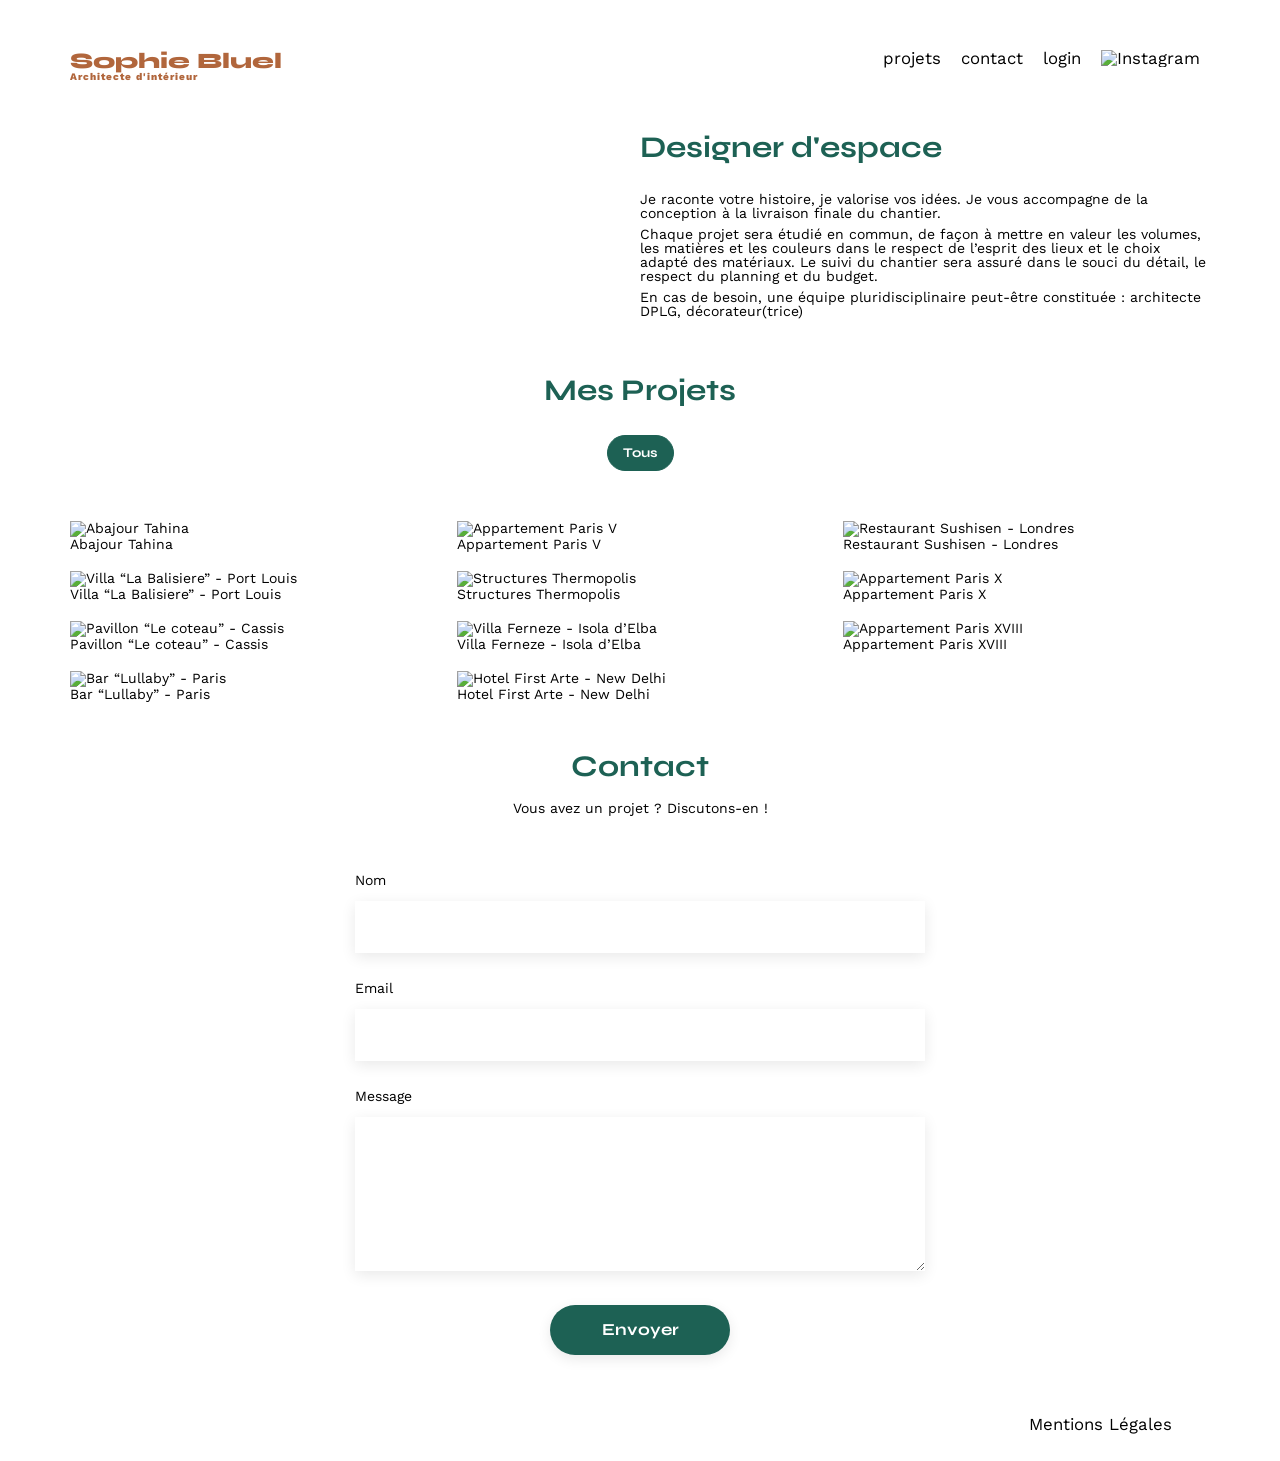
==== FrontEnd/index.html @ 1f5f90df "feat(gallery): affichage dynamique des travaux et filtres par catégorie - récupération des travaux e" ====
<!doctype html>
<html lang="fr">
  <head>
    <meta charset="UTF-8" />
    <title>Sophie Bluel - Architecte d'intérieur</title>
    <meta name="viewport" content="width=device-width, initial-scale=1.0" />
    <link rel="preconnect" href="https://fonts.googleapis.com" />
    <link rel="preconnect" href="https://fonts.gstatic.com" crossorigin />
    <link
      href="https://fonts.googleapis.com/css2?family=Syne:wght@700;800&family=Work+Sans&display=swap"
      rel="stylesheet"
    />
    <meta name="description" content="" />
    <link rel="stylesheet" href="./assets/style.css" />
  </head>
  <body>
    <header>
      <h1>Sophie Bluel <span>Architecte d'intérieur</span></h1>
      <nav>
        <ul>
          <li>projets</li>
          <li>contact</li>
          <li>login</li>
          <li><img src="./assets/icons/instagram.png" alt="Instagram" /></li>
        </ul>
      </nav>
    </header>
    <main>
      <section id="introduction">
        <figure>
          <img src="./assets/images/sophie-bluel.png" alt="" />
        </figure>
        <article>
          <h2>Designer d'espace</h2>
          <p>
            Je raconte votre histoire, je valorise vos idées. Je vous accompagne de la conception à
            la livraison finale du chantier.
          </p>
          <p>
            Chaque projet sera étudié en commun, de façon à mettre en valeur les volumes, les
            matières et les couleurs dans le respect de l’esprit des lieux et le choix adapté des
            matériaux. Le suivi du chantier sera assuré dans le souci du détail, le respect du
            planning et du budget.
          </p>
          <p>
            En cas de besoin, une équipe pluridisciplinaire peut-être constituée : architecte DPLG,
            décorateur(trice)
          </p>
        </article>
      </section>
      <section id="portfolio">
        <h2>Mes Projets</h2>
        <div class="categories">
          <button data-category="all" class="active">Tous</button>
        </div>
        <div class="gallery">
          <figure>
            <img src="assets/images/abajour-tahina.png" alt="Abajour Tahina" />
            <figcaption>Abajour Tahina</figcaption>
          </figure>
          <figure>
            <img src="assets/images/appartement-paris-v.png" alt="Appartement Paris V" />
            <figcaption>Appartement Paris V</figcaption>
          </figure>
          <figure>
            <img
              src="assets/images/restaurant-sushisen-londres.png"
              alt="Restaurant Sushisen - Londres"
            />
            <figcaption>Restaurant Sushisen - Londres</figcaption>
          </figure>
          <figure>
            <img src="assets/images/la-balisiere.png" alt="Villa “La Balisiere” - Port Louis" />
            <figcaption>Villa “La Balisiere” - Port Louis</figcaption>
          </figure>
          <figure>
            <img src="assets/images/structures-thermopolis.png" alt="Structures Thermopolis" />
            <figcaption>Structures Thermopolis</figcaption>
          </figure>
          <figure>
            <img src="assets/images/appartement-paris-x.png" alt="Appartement Paris X" />
            <figcaption>Appartement Paris X</figcaption>
          </figure>
          <figure>
            <img src="assets/images/le-coteau-cassis.png" alt="Pavillon “Le coteau” - Cassis" />
            <figcaption>Pavillon “Le coteau” - Cassis</figcaption>
          </figure>
          <figure>
            <img src="assets/images/villa-ferneze.png" alt="Villa Ferneze - Isola d’Elba" />
            <figcaption>Villa Ferneze - Isola d’Elba</figcaption>
          </figure>
          <figure>
            <img src="assets/images/appartement-paris-xviii.png" alt="Appartement Paris XVIII" />
            <figcaption>Appartement Paris XVIII</figcaption>
          </figure>
          <figure>
            <img src="assets/images/bar-lullaby-paris.png" alt="Bar “Lullaby” - Paris" />
            <figcaption>Bar “Lullaby” - Paris</figcaption>
          </figure>
          <figure>
            <img
              src="assets/images/hotel-first-arte-new-delhi.png"
              alt="Hotel First Arte - New Delhi"
            />
            <figcaption>Hotel First Arte - New Delhi</figcaption>
          </figure>
        </div>
      </section>
      <section id="contact">
        <h2>Contact</h2>
        <p>Vous avez un projet ? Discutons-en !</p>
        <form action="#" method="post">
          <label for="name">Nom</label>
          <input type="text" name="name" id="name" />
          <label for="email">Email</label>
          <input type="email" name="email" id="email" />
          <label for="message">Message</label>
          <textarea name="message" id="message" cols="30" rows="10"></textarea>
          <input type="submit" value="Envoyer" />
        </form>
      </section>
    </main>

    <footer>
      <nav>
        <ul>
          <li>Mentions Légales</li>
        </ul>
      </nav>
    </footer>
  </body>
  <script src="./assets/script.js"></script>
</html>
---- FrontEnd/assets/style.css ----
/* http://meyerweb.com/eric/tools/css/reset/
   v2.0 | 20110126
   License: none (public domain)
*/

html,
body,
div,
span,
applet,
object,
iframe,
h1,
h2,
h3,
h4,
h5,
h6,
p,
blockquote,
pre,
a,
abbr,
acronym,
address,
big,
cite,
code,
del,
dfn,
em,
img,
ins,
kbd,
q,
s,
samp,
small,
strike,
strong,
sub,
sup,
tt,
var,
b,
u,
i,
center,
dl,
dt,
dd,
ol,
ul,
li,
fieldset,
form,
label,
legend,
table,
caption,
tbody,
tfoot,
thead,
tr,
th,
td,
article,
aside,
canvas,
details,
embed,
figure,
figcaption,
footer,
header,
hgroup,
menu,
nav,
output,
ruby,
section,
summary,
time,
mark,
audio,
video {
  margin: 0;
  padding: 0;
  border: 0;
  font-size: 100%;
  font: inherit;
  vertical-align: baseline;
}
/* HTML5 display-role reset for older browsers */
article,
aside,
details,
figcaption,
figure,
footer,
header,
hgroup,
menu,
nav,
section {
  display: block;
}
body {
  line-height: 1;
}
ol,
ul {
  list-style: none;
}
blockquote,
q {
  quotes: none;
}
blockquote:before,
blockquote:after,
q:before,
q:after {
  content: '';
  content: none;
}
table {
  border-collapse: collapse;
  border-spacing: 0;
}
/** end reset css**/
body {
  max-width: 1140px;
  margin: auto;
  font-family: 'Work Sans';
  font-size: 14px;
}
header {
  display: flex;
  justify-content: space-between;
  margin: 50px 0;
}
section {
  margin: 50px 0;
}

h1 {
  display: flex;
  flex-direction: column;
  font-family: 'Syne';
  font-size: 22px;
  font-weight: 800;
  color: #b1663c;
}

h1 > span {
  font-family: 'Work Sans';
  font-size: 10px;
  letter-spacing: 0.1em;
}

h2 {
  font-family: 'Syne';
  font-weight: 700;
  font-size: 30px;
  color: #1d6154;
}
nav ul {
  display: flex;
  align-items: center;
  list-style-type: none;
}
nav li {
  padding: 0 10px;
  font-size: 1.2em;
}

li:hover {
  color: #b1663c;
}
#introduction {
  display: flex;
  align-items: center;
}
#introduction figure {
  flex: 1;
}
#introduction img {
  display: block;
  margin: auto;
  width: 80%;
}

#introduction article {
  flex: 1;
}
#introduction h2 {
  margin-bottom: 1em;
}

#introduction p {
  margin-bottom: 0.5em;
}
#portfolio h2 {
  text-align: center;
  margin-bottom: 1em;
}
.gallery {
  width: 100%;
  display: grid;
  grid-template-columns: 1fr 1fr 1fr;
  grid-column-gap: 20px;
  grid-row-gap: 20px;
}

.gallery img {
  width: 100%;
}
.categories {
  display: flex;
  justify-content: center;
  gap: 10px;
}
.categories button {
  border: #1d6154 1px solid;
  background-color: transparent;
  color: #1d6154;
  font-family: 'Syne';
  font-weight: 700;
  padding: 9px 15px;
  border-radius: 60px;
  margin-bottom: 50px;
}
.categories .active {
  background-color: #1d6154;
  color: white;
}

#contact {
  width: 50%;
  margin: auto;
}
#contact > * {
  text-align: center;
}
#contact h2 {
  margin-bottom: 20px;
}
#contact form {
  text-align: left;
  margin-top: 30px;
  display: flex;
  flex-direction: column;
}

#contact input {
  height: 50px;
  font-size: 1.2em;
  border: none;
  box-shadow: 0px 4px 14px rgba(0, 0, 0, 0.09);
}
#contact label {
  margin: 2em 0 1em 0;
}
#contact textarea {
  border: none;
  box-shadow: 0px 4px 14px rgba(0, 0, 0, 0.09);
}

input[type='submit'] {
  font-family: 'Syne';
  font-weight: 700;
  color: white;
  background-color: #1d6154;
  margin: 2em auto;
  width: 180px;
  text-align: center;
  border-radius: 60px;
}

footer nav ul {
  display: flex;
  justify-content: flex-end;
  margin: 2em;
}
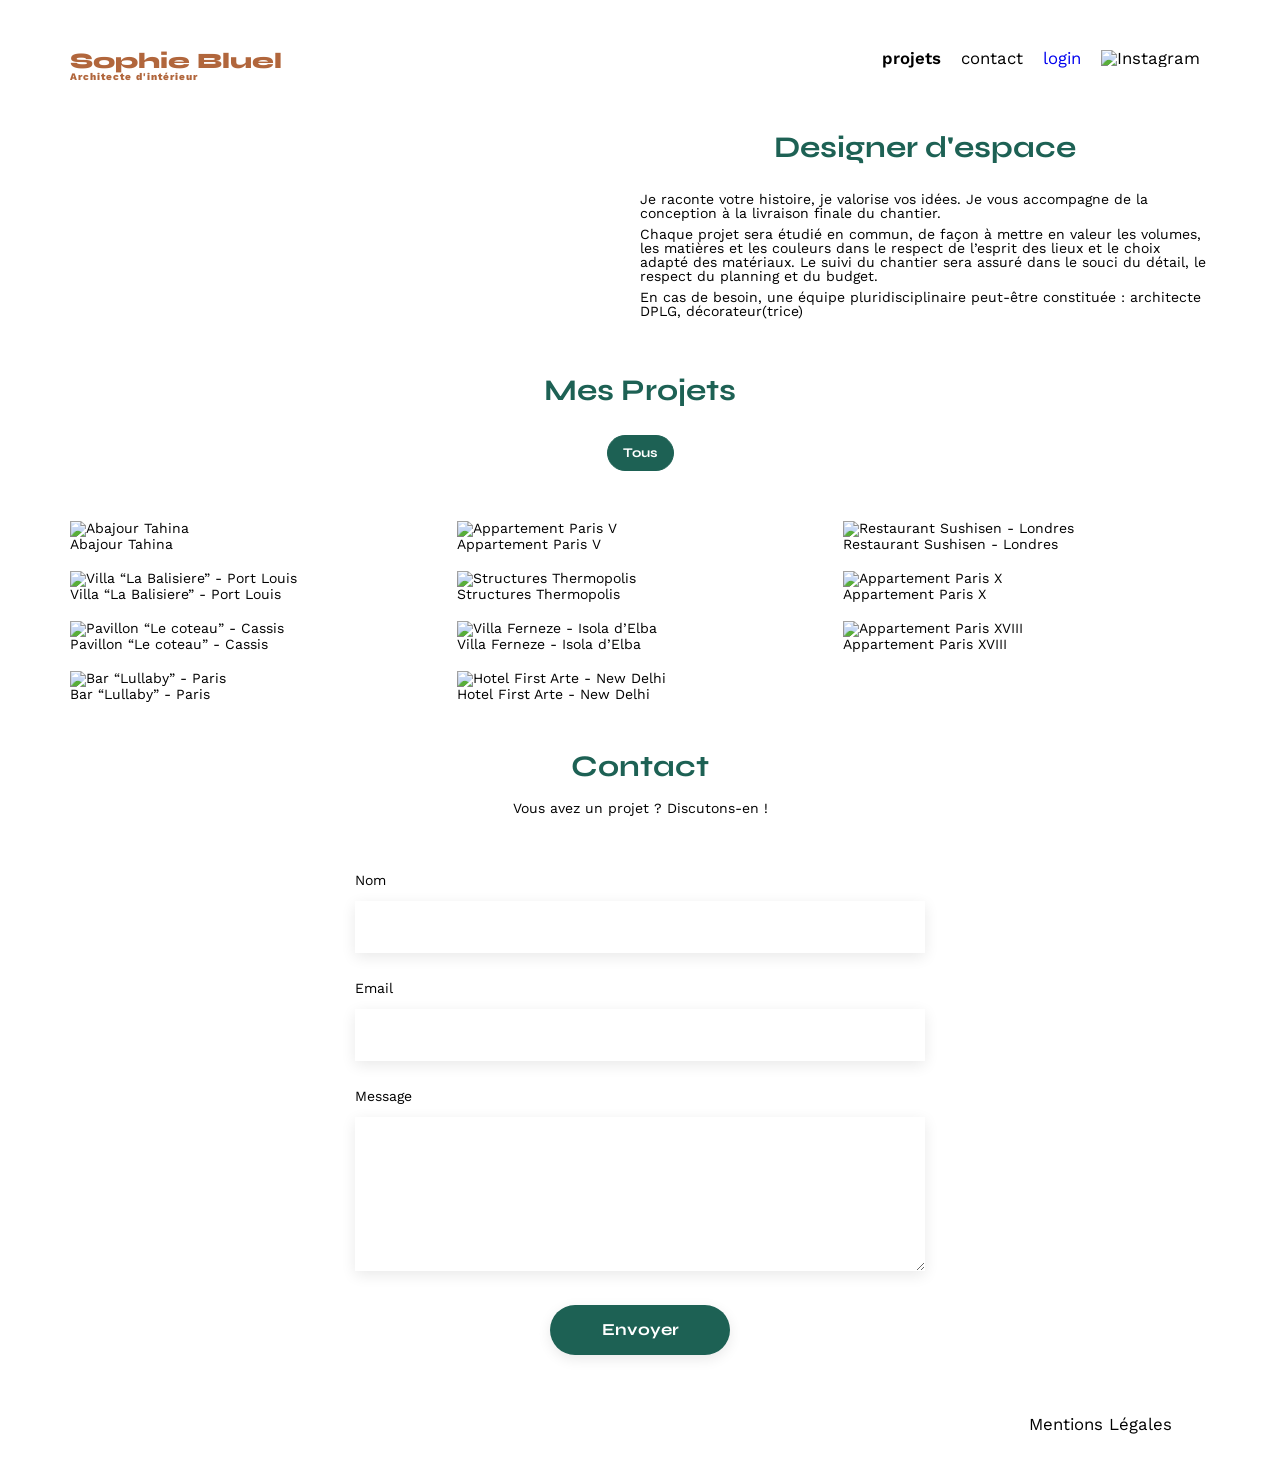
==== commit 2b7321d5: "feat(login): page de connexion et gestion du token" ====
--- a/FrontEnd/index.html
+++ b/FrontEnd/index.html
@@ -18,9 +18,9 @@
       <h1>Sophie Bluel <span>Architecte d'intérieur</span></h1>
       <nav>
         <ul>
-          <li>projets</li>
+          <a href="#" aria-current="page"><li>projets</li></a>
           <li>contact</li>
-          <li>login</li>
+          <li id="login"><a href="./login.html">login</a></li>
           <li><img src="./assets/icons/instagram.png" alt="Instagram" /></li>
         </ul>
       </nav>
@@ -109,7 +109,7 @@
       <section id="contact">
         <h2>Contact</h2>
         <p>Vous avez un projet ? Discutons-en !</p>
-        <form action="#" method="post">
+        <form>
           <label for="name">Nom</label>
           <input type="text" name="name" id="name" />
           <label for="email">Email</label>
@@ -129,5 +129,6 @@
       </nav>
     </footer>
   </body>
-  <script src="./assets/script.js"></script>
+  <script src="./assets/js/script.js"></script>
+  <script src="./assets/js/commun.js"></script>
 </html>
--- a/FrontEnd/assets/style.css
+++ b/FrontEnd/assets/style.css
@@ -172,6 +172,8 @@
 nav li {
   padding: 0 10px;
   font-size: 1.2em;
+  text-decoration: none;
+  color: black;
 }
 
 li:hover {
@@ -282,3 +284,63 @@
   justify-content: flex-end;
   margin: 2em;
 }
+
+/* ------------------ Login page */
+.login-title {
+  font-family: 'Syne';
+  margin-top: 150px;
+}
+h2 {
+  text-align: center;
+}
+.auth-form,
+fieldset {
+  display: flex;
+  flex-direction: column;
+}
+fieldset {
+  gap: 7px;
+}
+.auth-form {
+  gap: 30px;
+  align-items: center;
+  min-height: 55vh;
+}
+label {
+}
+.auth-form label {
+  color: #3d3d3d;
+  font-weight: 500;
+  font-family: 'Work Sans';
+}
+.auth-form fieldset input {
+  height: 51px;
+  width: 379px;
+  box-shadow: 0px 4px 14px rgba(0, 0, 0, 0.09);
+  border: none;
+}
+
+.auth-form .submit-login {
+  height: 36px;
+  margin: 0;
+}
+
+.auth-form a {
+  color: #3d3d3d;
+}
+header a {
+  text-decoration: none;
+}
+
+[aria-current='page'] {
+  font-weight: 600;
+}
+
+.red-error {
+  color: red;
+  font-weight: 500;
+}
+
+.green-login {
+  color: green;
+}
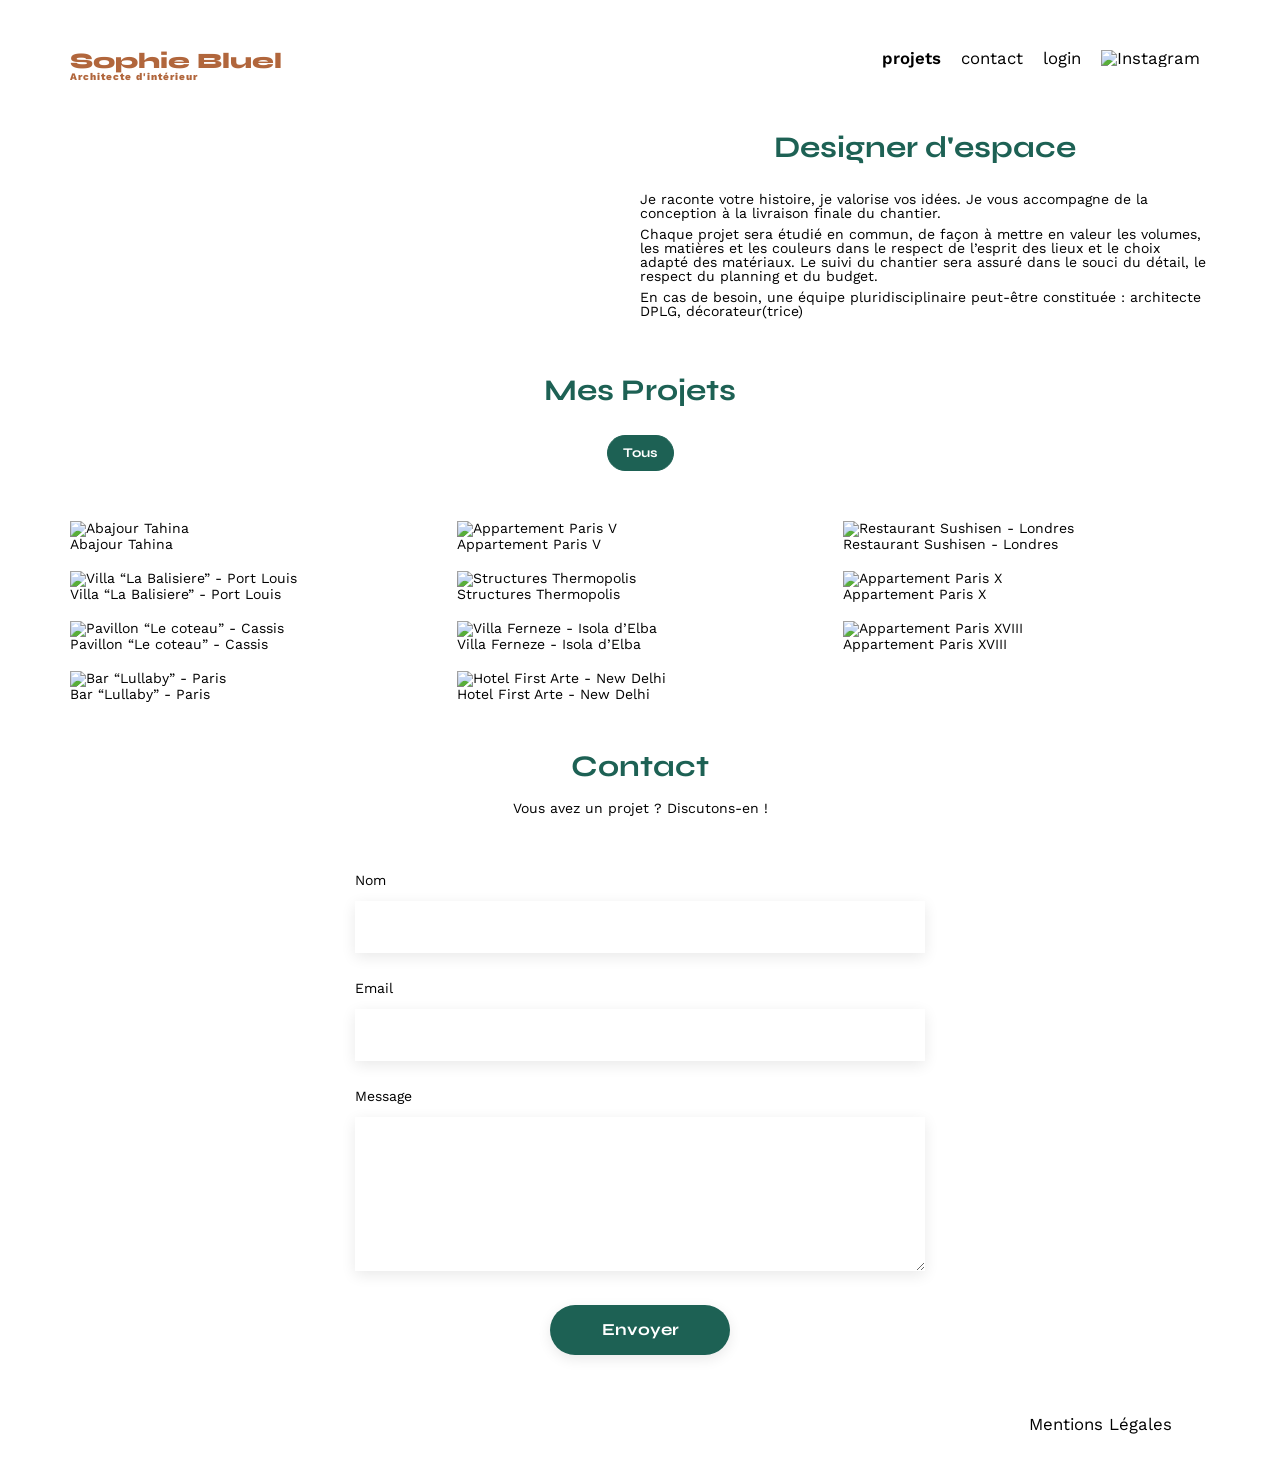
==== commit 57c9f7c0: "feat(edit-mode): bandeau mode édition et bouton modifier" ====
--- a/FrontEnd/index.html
+++ b/FrontEnd/index.html
@@ -10,6 +10,7 @@
       href="https://fonts.googleapis.com/css2?family=Syne:wght@700;800&family=Work+Sans&display=swap"
       rel="stylesheet"
     />
+    <link rel="stylesheet" href="https://cdnjs.cloudflare.com/ajax/libs/font-awesome/6.5.1/css/all.min.css">
     <meta name="description" content="" />
     <link rel="stylesheet" href="./assets/style.css" />
   </head>
--- a/FrontEnd/assets/style.css
+++ b/FrontEnd/assets/style.css
@@ -330,6 +330,11 @@
 }
 header a {
   text-decoration: none;
+  color :black;
+}
+header a:visited {
+  color: black;
+
 }
 
 [aria-current='page'] {
@@ -344,3 +349,48 @@
 .green-login {
   color: green;
 }
+
+.bandeau-noir{
+  background-color: black;
+  color: white;
+  height: 59px;
+  display: flex;
+  align-items: center;
+  justify-content: center;
+  gap: 10px;
+  box-sizing: border-box;
+  position: fixed;
+  top: 0;
+  left: 0;
+  right: 0;
+  z-index: 1000;
+}
+
+.edit-mode header {
+  margin-top: calc(59px + 38px);
+}
+
+.portfolio-title {
+  display: flex;
+  justify-content: center;
+  align-items: center;
+  gap: 31px;
+  margin-bottom: 92px;
+}
+
+.edit-mode #portfolio h2 {
+  margin-bottom: 0;
+}
+
+.edit-button {
+  display: flex;
+  align-items: center;
+  gap: 10px;
+  background: none;
+  border: none;
+  padding: 0;
+  font-family: 'Work Sans';
+  font-size: 14px;
+  color: black;
+  cursor: pointer;
+}
